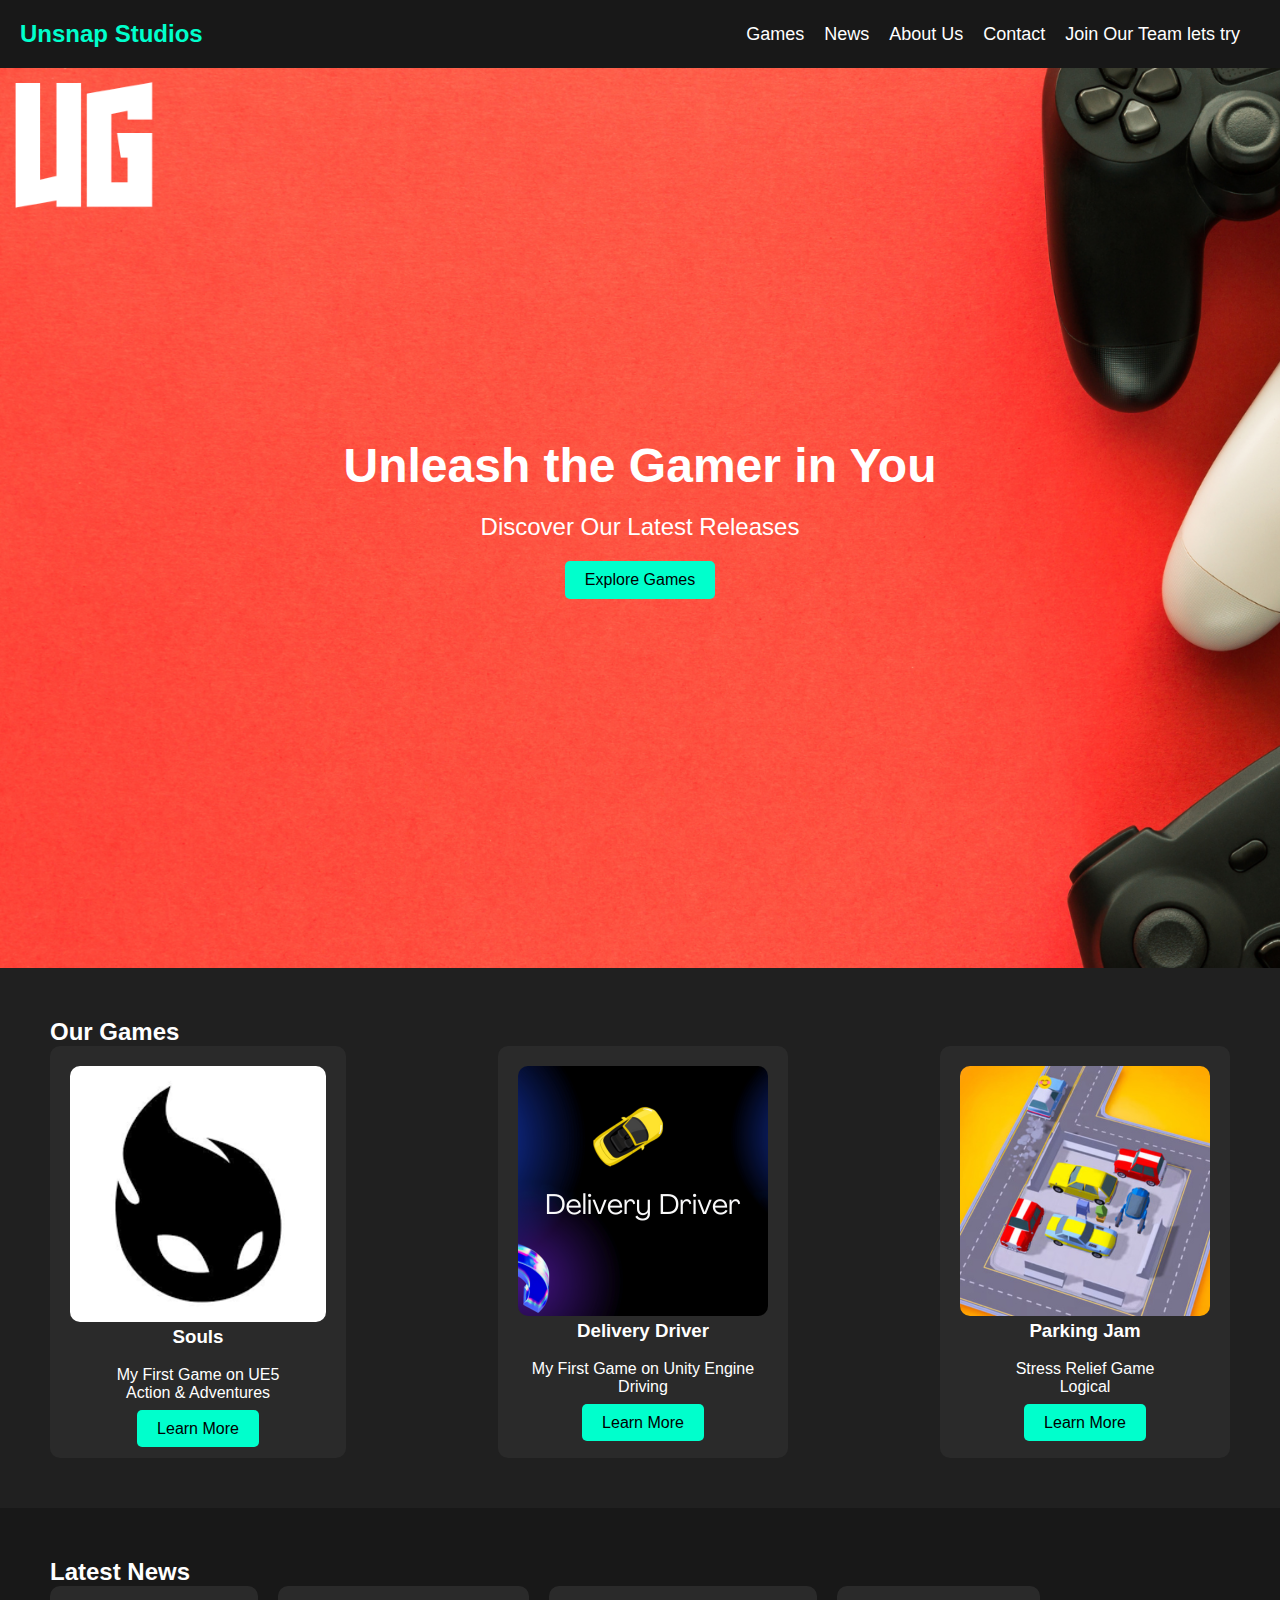
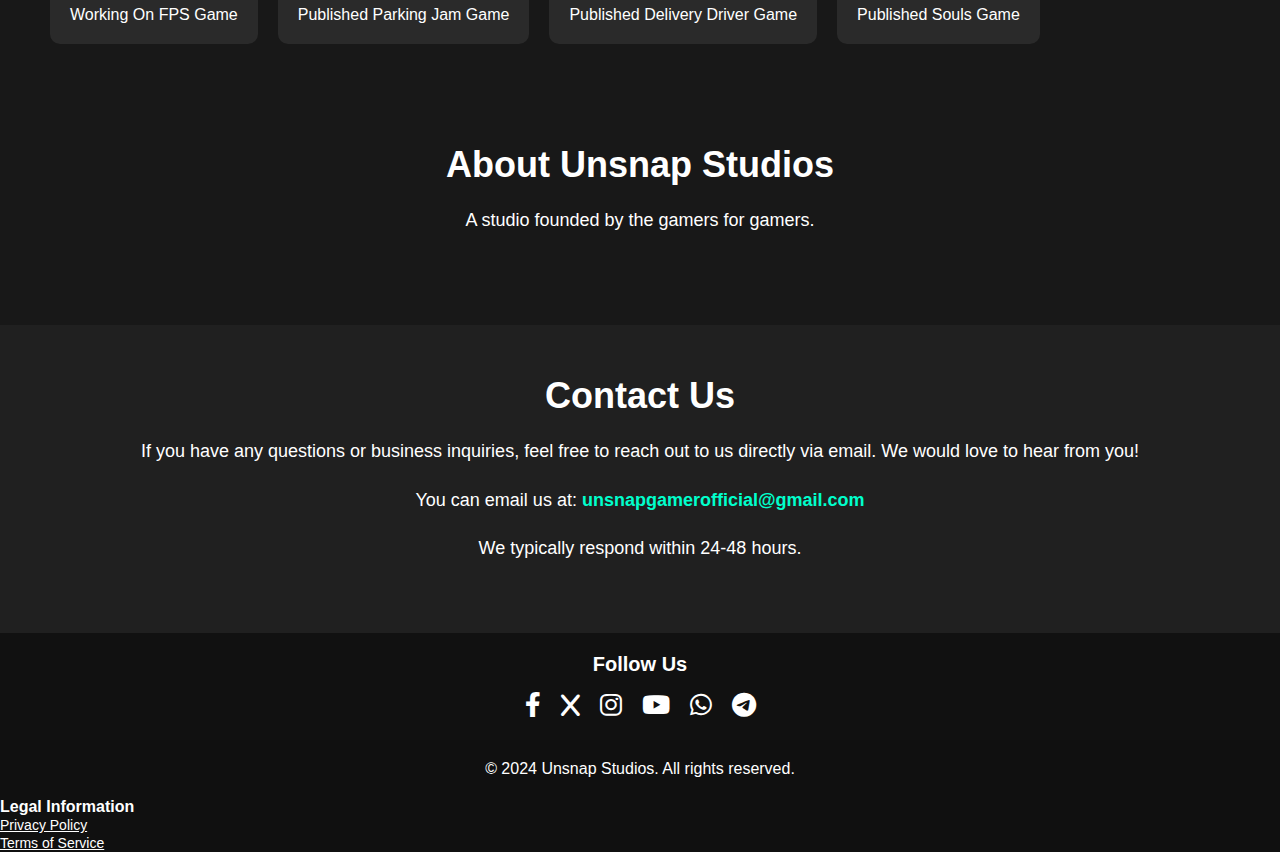
==== index.html @ e16bce9e "test commit" ====
<!DOCTYPE html>
<html lang="en">

<head>
    <meta charset="UTF-8">
    <meta name="viewport" content="width=device-width, initial-scale=1.0">
    <title>Unsnap Studios</title>
    <link rel="stylesheet" href="style.css">
    <link rel="stylesheet" href="https://cdnjs.cloudflare.com/ajax/libs/font-awesome/6.0.0-beta3/css/all.min.css">
    <link rel="icon" href="unsnap (1).png" type="image/x-icon">
</head>

<body>
    <!-- Navigation Bar -->
    <nav>
        <div class="logo">Unsnap Studios</div>
        <ul class="nav-links">
            <li><a href="#games">Games</a></li>
            <li><a href="#news">News</a></li>
            <li><a href="#about">About Us</a></li>
            <li><a href="#contact">Contact</a></li>
            <li><a href="join.html">Join Our Team lets try</a></li>
        </ul>
    </nav>

    <!-- Hero Section -->
    <header class="hero">
        <h1>Unleash the Gamer in You</h1>
        <p>Discover Our Latest Releases</p>
        <a href="#games" class="btn">Explore Games</a>
    </header>

    <!-- Featured Games -->
    <section id="games" class="games-section">
        <h2>Our Games</h2>
        <div class="game-cards">
            <div class="game-card">
                <img src="souls.ico" alt="Game 1">
                <h3>Souls</h3>
                <br>
                <p>My First Game on UE5<br>Action & Adventures</p>
                <br>
                <a href="souls.html" class="btn">Learn More</a>
            </div>
            <div class="game-card">
                <img src="del-dri.png" alt="Game 2">
                <h3>Delivery Driver</h3>
                <br>
                <p>My First Game on Unity Engine<br>Driving</p>
                <br>
                <a href="del-dri.html" class="btn">Learn More</a>
            </div>
            <div class="game-card">
                <img src="park-jam.png" alt="Game 3">
                <h3>Parking Jam</h3>
                <br>
                <p>Stress Relief Game<br>Logical</p>
                <br>
                <a href="park-jam.html" class="btn">Learn More</a>
            </div>
        </div>
    </section>

    <!-- News Section -->
    <section id="news" class="news-section">
        <h2>Latest News</h2>
        <div class="news-carousel">
            <!-- Carousel implementation using JS -->
            <div class="news-item">Working On FPS Game</div>
            <div class="news-item">Published Parking Jam Game</div>
            <div class="news-item">Published Delivery Driver Game</div>
            <div class="news-item">Published Souls Game</div>
            
            <!-- Add more news items here -->
        </div>
    </section>

    <!-- About Us Page HTML Structure -->
    <section id="about" class="about-section">
        <h2>About Unsnap Studios</h2>
        <p>A studio founded by the gamers for gamers.
        </p>
    </section>

    <!-- Contact Page HTML Structure -->
    <section id="contact" class="contact-section">
        <h2>Contact Us</h2>
        <p>If you have any questions or business inquiries, feel free to reach out to us directly via email. We would
            love to hear from you!</p>

        <p>
            You can email us at: <a href="mailto:unsnapgamerofficial@gmail.com"
                class="email-link">unsnapgamerofficial@gmail.com</a>
        </p>

        <p>We typically respond within 24-48 hours.</p>
    </section>

    <!-- Social Links Section -->
<section class="social-links">
    <h3>Follow Us</h3>
    <div class="social-icons">
        <a href="https://www.facebook.com/people/Unsnap-Studios/61566852932587/?mibextid=ZbWKwL" target="_blank" class="social-icon">
            <i class="fab fa-facebook-f"></i>
        </a>
        <a href="https://x.com/UnsnapStudios" target="_blank" class="social-icon">
            <i class="fab fa-x"></i>
        </a>
        <a href="https://www.instagram.com/unsnapstudios/" target="_blank" class="social-icon">
            <i class="fab fa-instagram"></i>
        </a>
        <a href="https://www.youtube.com/channel/UC9ARdrCCjQsPpkLllAq8pdQ" target="_blank" class="social-icon">
            <i class="fab fa-youtube"></i>
        </a>
        <a href="https://whatsapp.com/channel/0029Vaob8FHD38CXJGbUgG3w" target="_blank" class="social-icon">
            <i class="fab fa-whatsapp"></i>
        </a>
        <a href="https://t.me/unsapstudios" target="_blank" class="social-icon">
            <i class="fab fa-telegram-plane"></i>
        </a>
    </div>
</section>

    <!-- Footer -->
    <footer>
        <p>&copy; 2024 Unsnap Studios. All rights reserved.</p>
    </footer>
    <h4>Legal Information</h4>
    <ul>
        <li><a href="privacy-policy.html" class="legal-link">Privacy Policy</a></li>
        <li><a href="terms-of-service.html" class="legal-link">Terms of Service</a></li>
    </ul>

    <script src="script.js"></script>
</body>

</html>
---- style.css ----
/* General styles */
* {
    margin: 0;
    padding: 0;
    box-sizing: border-box;
    font-family: 'Exo', sans-serif;
}

body {
    background-color: #101010;
    color: #fff;
}

/* Navigation Bar */
nav {
    display: flex;
    justify-content: space-between;
    align-items: center;
    padding: 20px;
    background-color: #181818;
}

.nav-links {
    list-style: none;
    display: flex;
}

.nav-links li {
    margin-right: 20px;
}

.nav-links a {
    color: #fff;
    text-decoration: none;
    font-size: 18px;
}

.logo {
    font-size: 24px;
    font-weight: bold;
    color: #00ffcc;
}

/* Hero Section */
.hero {
    height: 100vh;
    background: url('mainbg.png');
    background-size: cover;
    display: flex;
    flex-direction: column;
    justify-content: center;
    align-items: center;
    text-align: center;
}


.hero h1 {
    font-size: 48px;
}

.hero p {
    font-size: 24px;
    margin: 20px 0;
}

.btn {
    background-color: #00ffcc;
    color: #000;
    padding: 10px 20px;
    text-decoration: none;
    border-radius: 5px;
}

/* Games Section */
.games-section {
    padding: 50px;
    background-color: #202020;
}

.game-cards {
    display: flex;
    justify-content: space-between;
}

.game-card {
    background-color: #2a2a2a;
    padding: 20px;
    border-radius: 10px;
    text-align: center;
}

.game-card img {
    max-width: 100%;
    border-radius: 10px;
}

/* News Section */
.news-section {
    padding: 50px;
    background-color: #181818;
}

.news-carousel {
    display: flex;
    overflow-x: scroll;
}

.news-item {
    background-color: #2a2a2a;
    padding: 20px;
    margin-right: 20px;
    border-radius: 10px;
}

/* About Us Section */
.about-section {
    padding: 50px;
    background-color: #181818;
    text-align: center;
}

.about-section h2 {
    font-size: 36px;
    margin-bottom: 20px;
}

.about-section p {
    font-size: 18px;
    margin-bottom: 40px;
    line-height: 1.6;
}

.team-timeline {
    text-align: left;
    margin: 0 auto;
    max-width: 600px;
}

.team-timeline h3 {
    font-size: 24px;
    margin-bottom: 20px;
    color: #00ffcc;
}

.team-timeline ul {
    list-style-type: none;
    padding-left: 0;
}

.team-timeline ul li {
    font-size: 18px;
    margin-bottom: 10px;
    position: relative;
    padding-left: 20px;
}

.team-timeline ul li:before {
    content: '•';
    position: absolute;
    left: 0;
    color: #00ffcc;
    font-size: 24px;
}

/* Contact Section */
.contact-section {
    padding: 50px;
    background-color: #202020;
    text-align: center;
}

.contact-section h2 {
    font-size: 36px;
    margin-bottom: 20px;
}

.contact-section p {
    font-size: 18px;
    margin-bottom: 20px;
    line-height: 1.6;
    color: #fff;
}

.contact-section a.email-link {
    color: #00ffcc;
    font-size: 18px;
    text-decoration: none;
    font-weight: bold;
}

.contact-section a.email-link:hover {
    color: #00e6b2;
}

/* Footer */
footer {
    padding: 20px;
    background-color: #101010;
    color: #fff;
    text-align: center;
    position: relative;
    bottom: 0;
    width: 100%;
}

footer p {
    margin: 0;
}

/* Join Our Team Section */
.join-section {
    padding: 50px;
    background-color: #181818;
    text-align: center;
    color: white;
}

.join-section h2 {
    font-size: 36px;
    margin-bottom: 20px;
}

.join-section p {
    font-size: 18px;
    margin-bottom: 30px;
    line-height: 1.6;
    max-width: 800px;
    margin-left: auto;
    margin-right: auto;
}

.join-btn {
    display: inline-block;
    background-color: #00ffcc;
    color: #000;
    padding: 15px 30px;
    font-size: 20px;
    text-align: center;
    text-decoration: none;
    border-radius: 5px;
    transition: background-color 0.3s ease;
}

.join-btn:hover {
    background-color: #00e6b2;
}

/* Ensure Footer Stays at Bottom */
footer {
    position: relative;
    bottom: 0;
    width: 100%;
    padding: 20px;
    background-color: #101010;
    color: #fff;
    text-align: center;
}

/* Legal Info Links */

.legal-link {
    color: white;
    text-decoration: underline;
    font-size: 14px;
}

.legal-link:hover {
    color: #00ffcc;
    /* Hover color */
    text-decoration: none;
}

/* Centered Heading for Privacy Policy, TOS, and Data Usage Pages */
.center-heading {
    text-align: center;
    margin-top: 20px;
    color: white;
    font-size: 28px;
}

/* for souls game */
.down-section {
    padding: 50px;
    background-color: #181818;
    color: white;
}

.down-section h2 {
    font-size: 36px;
    margin-bottom: 20px;
}

.down-section p {
    font-size: 18px;
    margin-bottom: 30px;
    line-height: 1.6;
    max-width: 800px;
    margin-left: auto;
    margin-right: auto;
}

.down-btn {
    display: inline-block;
    background-color: #00ffcc;
    color: #000;
    padding: 15px 30px;
    font-size: 20px;
    text-align: center;
    text-decoration: none;
    border-radius: 5px;
    transition: background-color 0.3s ease;
}

.down-btn:hover {
    background-color: #00e6b2;
}

.downl {
    text-align: center;
}

/* Social Links Section */
.social-links {
    text-align: center;
    padding: 20px 0;
    background-color: #111; /* Adjust background color if needed */
    color: white;
}

.social-links h3 {
    margin-bottom: 15px;
    font-size: 20px;
}

.social-icons {
    display: flex;
    justify-content: center;
    gap: 20px; /* Space between icons */
}

.social-icons a {
    text-decoration: none;
    color: white; /* Icon color */
    font-size: 25px; /* Adjust size of icons */
    transition: transform 0.3s ease;
}

.social-icons a:hover {
    transform: scale(1.2); /* Icon grows when hovered */
}

/* General styles remain unchanged */

/* Media Queries for Tablets and Smaller Devices */
@media (max-width: 768px) {
    /* Navigation Bar */
    nav {
        flex-direction: column;
        padding: 10px;
        text-align: center;
    }

    .nav-links {
        flex-direction: column;
        gap: 10px;
    }

    .nav-links li {
        margin-right: 0;
    }

    /* Hero Section */
    .hero {
        height: 80vh; /* Reduce height for smaller screens */
        background-position: center;
    }

    .hero h1 {
        font-size: 36px;
    }

    .hero p {
        font-size: 18px;
    }

    .btn {
        font-size: 16px;
        padding: 10px 15px;
    }

    /* Games Section */
    .games-section {
        padding: 30px;
    }

    .game-cards {
        flex-direction: column;
        align-items: center;
    }

    .game-card {
        width: 90%;
        margin-bottom: 20px;
    }

    /* News Section */
    .news-carousel {
        display: block;
    }

    /* About Us Section */
    .about-section h2 {
        font-size: 28px;
    }

    .about-section p {
        font-size: 16px;
    }

    /* Team Timeline */
    .team-timeline h3 {
        font-size: 22px;
    }

    .team-timeline ul li {
        font-size: 16px;
    }

    /* Contact Section */
    .contact-section h2 {
        font-size: 28px;
    }

    .contact-section p {
        font-size: 16px;
    }

    /* Footer */
    footer {
        padding: 10px;
        font-size: 14px;
    }
}

/* Media Queries for Mobile Devices */
@media (max-width: 480px) {
    /* Navigation Bar */
    nav {
        padding: 8px;
    }

    .nav-links a {
        font-size: 16px;
    }

    .logo {
        font-size: 20px;
    }

    /* Hero Section */
    .hero h1 {
        font-size: 30px;
    }

    .hero p {
        font-size: 16px;
    }

    .btn {
        font-size: 14px;
        padding: 8px 12px;
    }

    /* Games Section */
    .game-card img {
        max-width: 100%;
        height: auto;
    }

    /* News Section */
    .news-item {
        font-size: 14px;
        padding: 15px;
    }

    /* Social Links */
    .social-icons a {
        font-size: 20px;
    }

    /* Footer */
    footer p {
        font-size: 12px;
    }
}
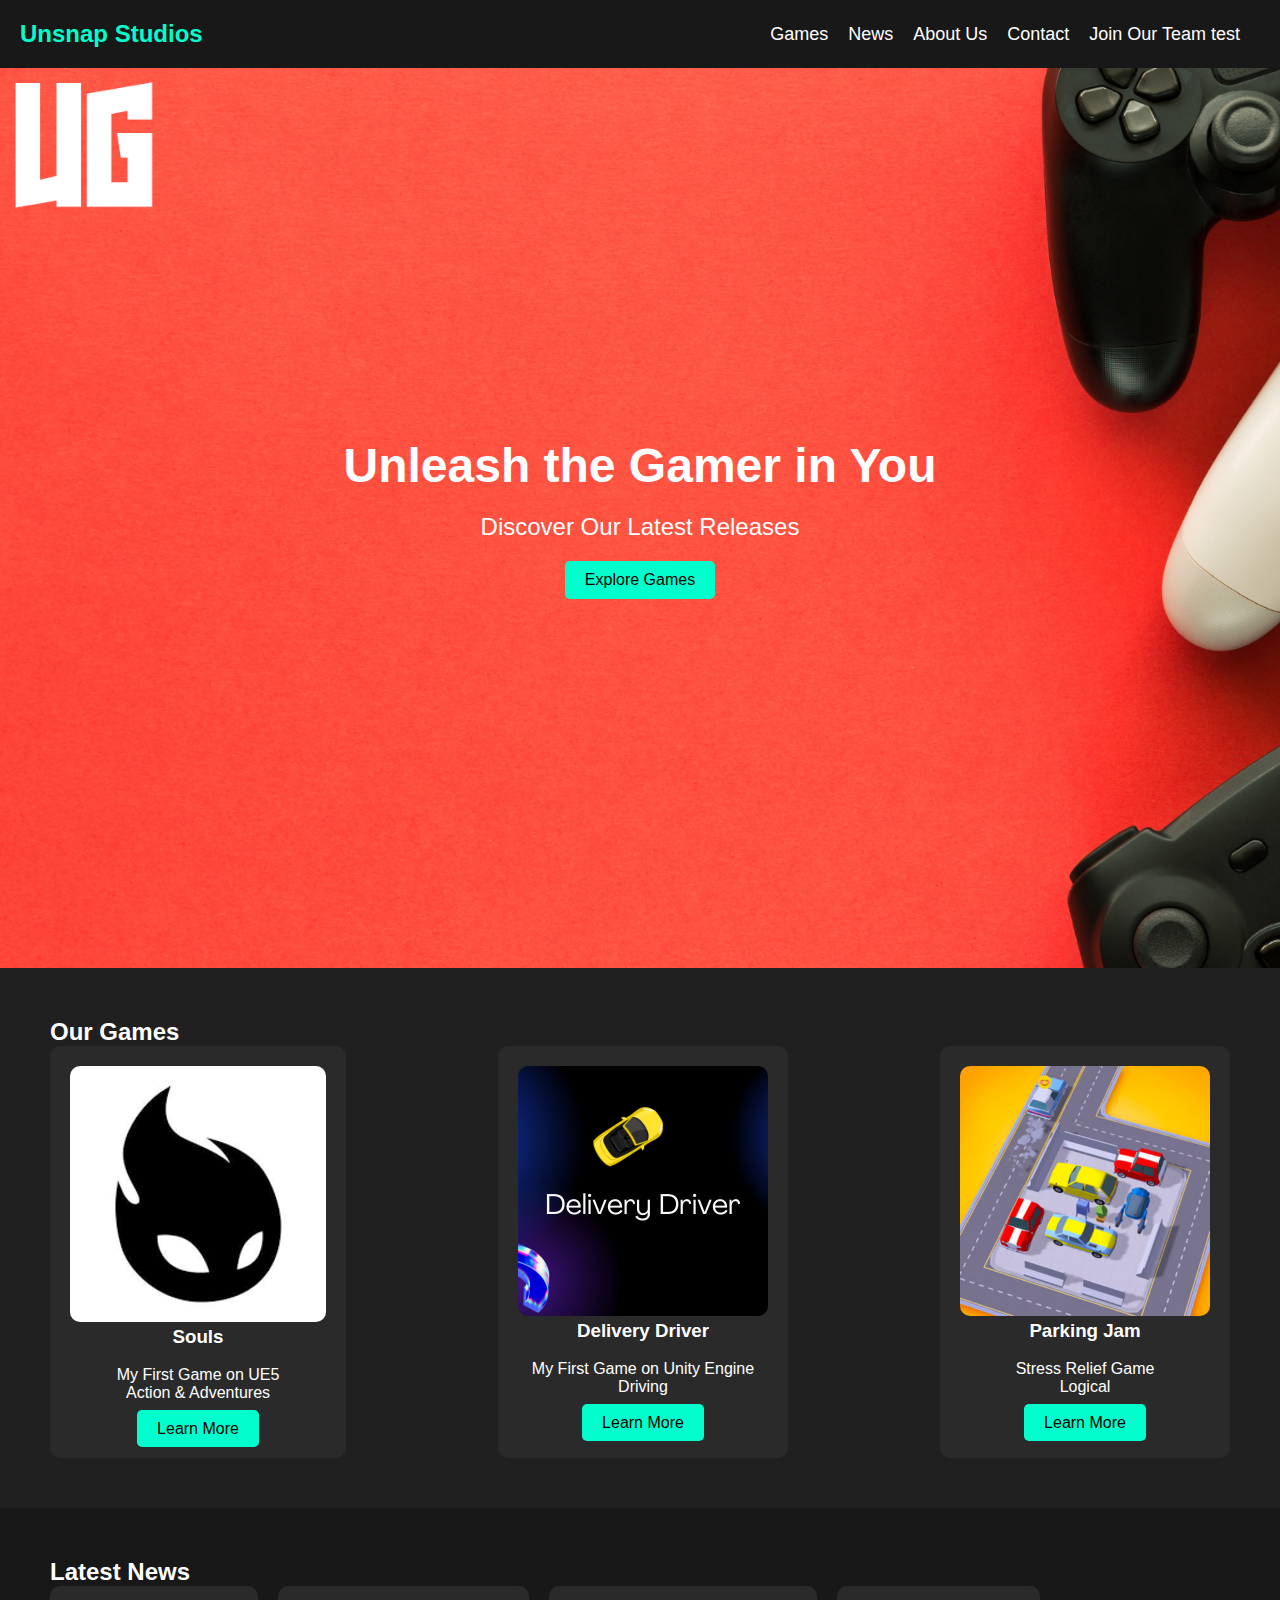
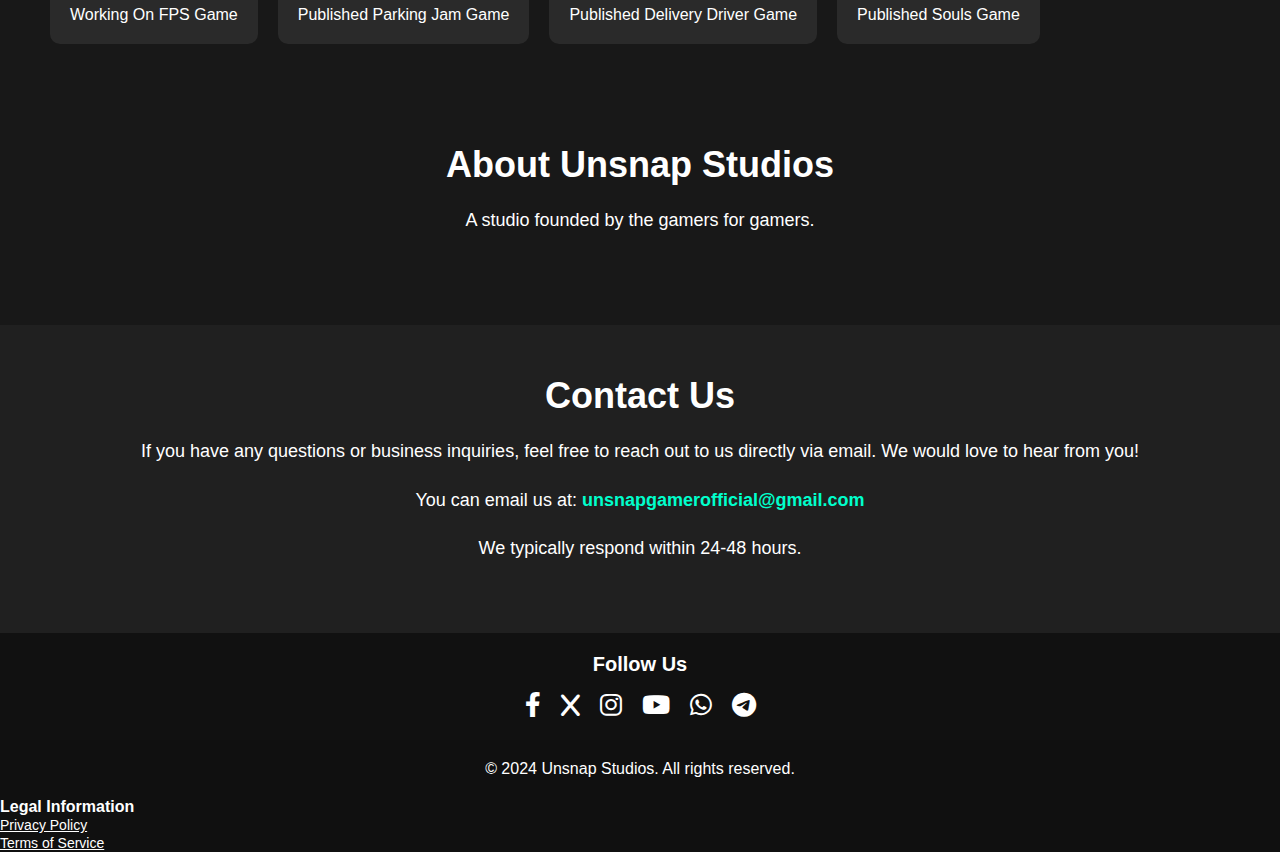
==== commit 5da50c9c: "test" ====
--- a/index.html
+++ b/index.html
@@ -19,7 +19,7 @@
             <li><a href="#news">News</a></li>
             <li><a href="#about">About Us</a></li>
             <li><a href="#contact">Contact</a></li>
-            <li><a href="join.html">Join Our Team lets try</a></li>
+            <li><a href="join.html">Join Our Team test</a></li>
         </ul>
     </nav>
 
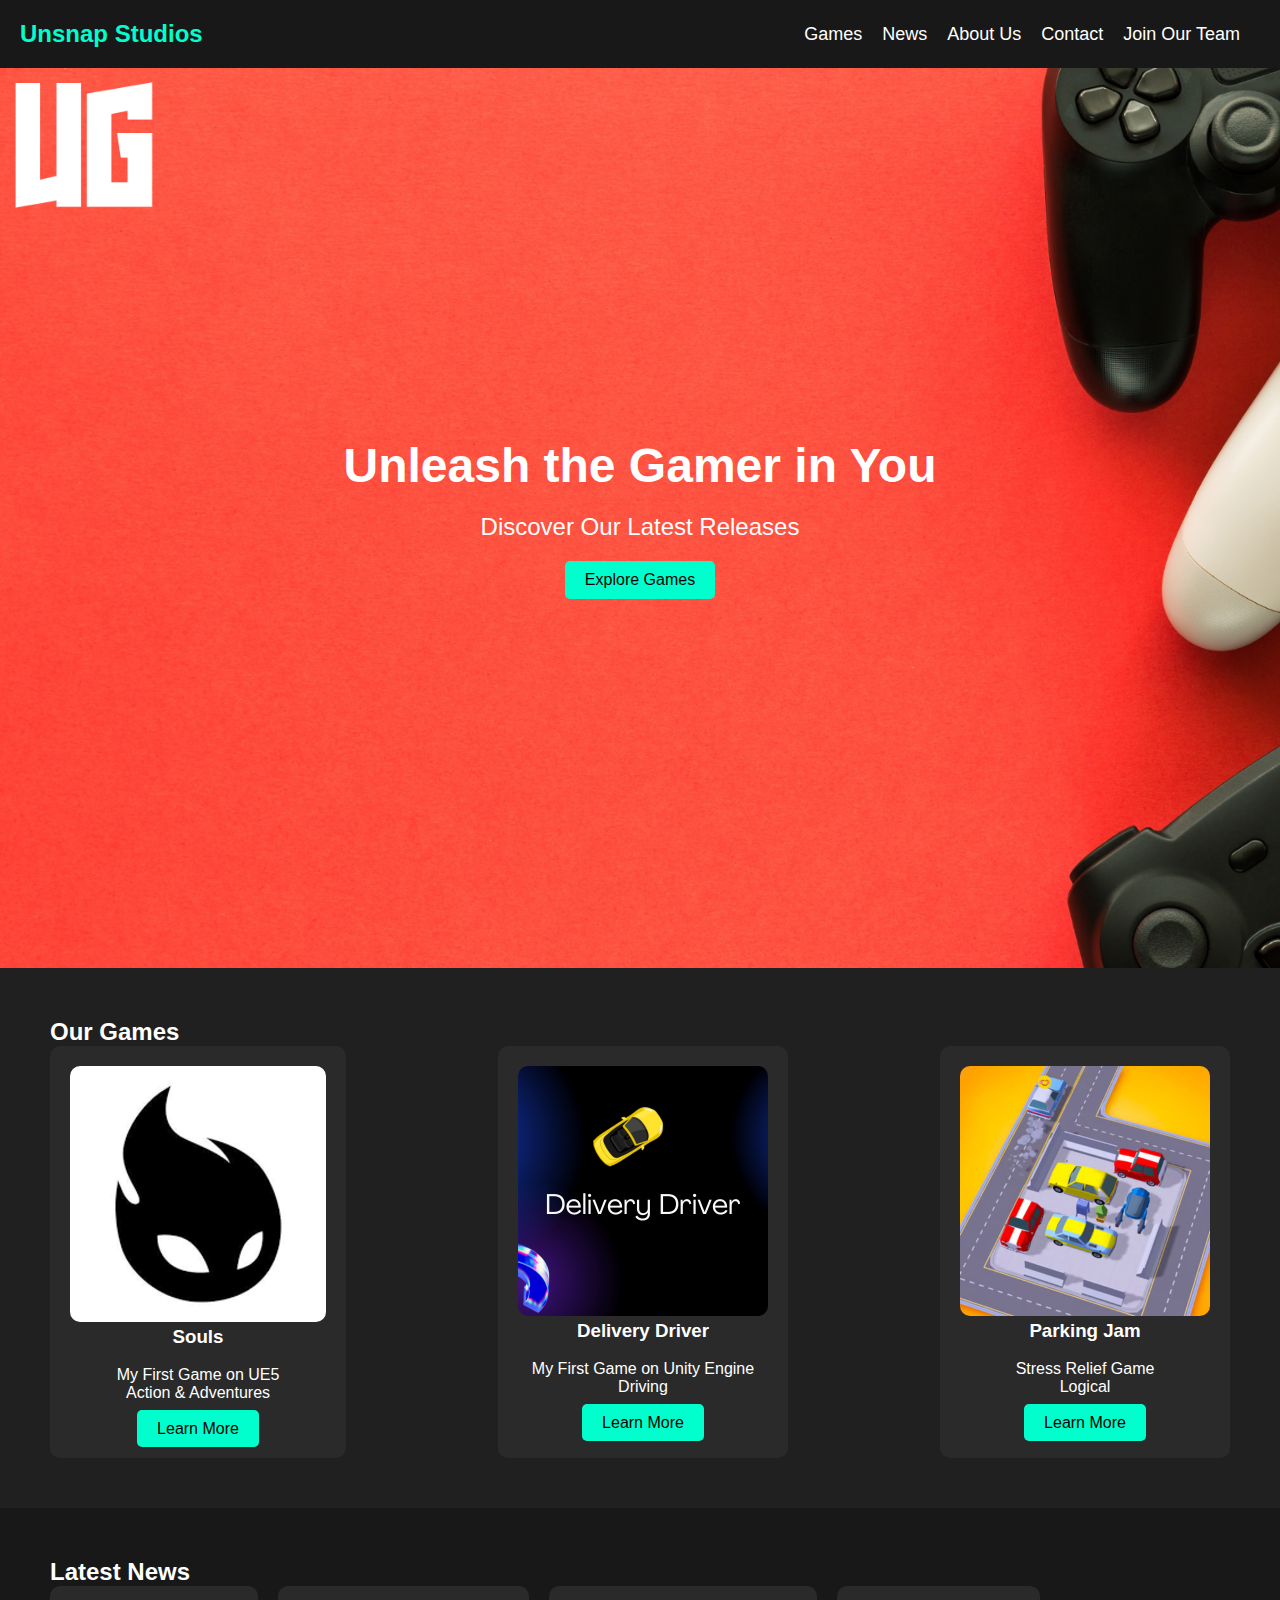
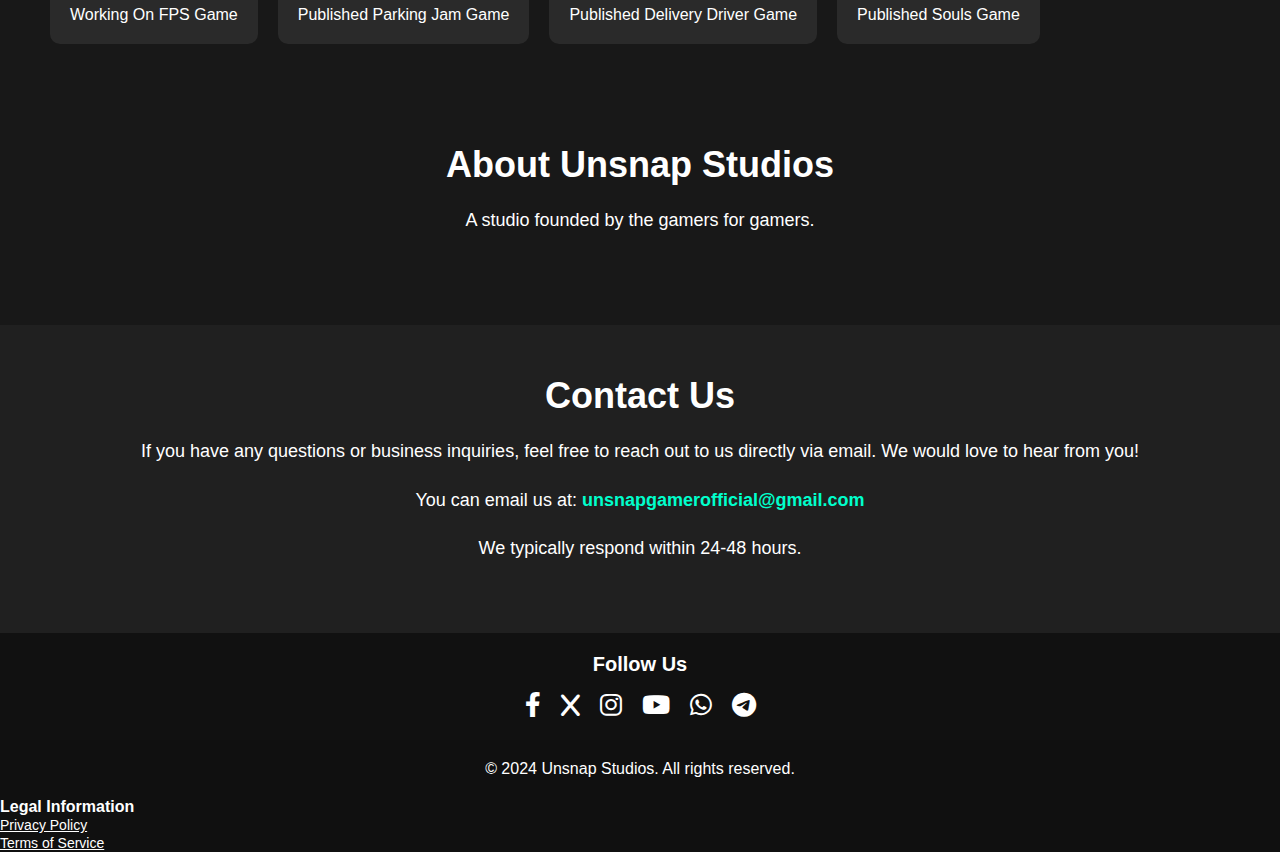
==== commit 47dc0d82: "test" ====
--- a/index.html
+++ b/index.html
@@ -19,7 +19,7 @@
             <li><a href="#news">News</a></li>
             <li><a href="#about">About Us</a></li>
             <li><a href="#contact">Contact</a></li>
-            <li><a href="join.html">Join Our Team test</a></li>
+            <li><a href="join.html">Join Our Team</a></li>
         </ul>
     </nav>
 
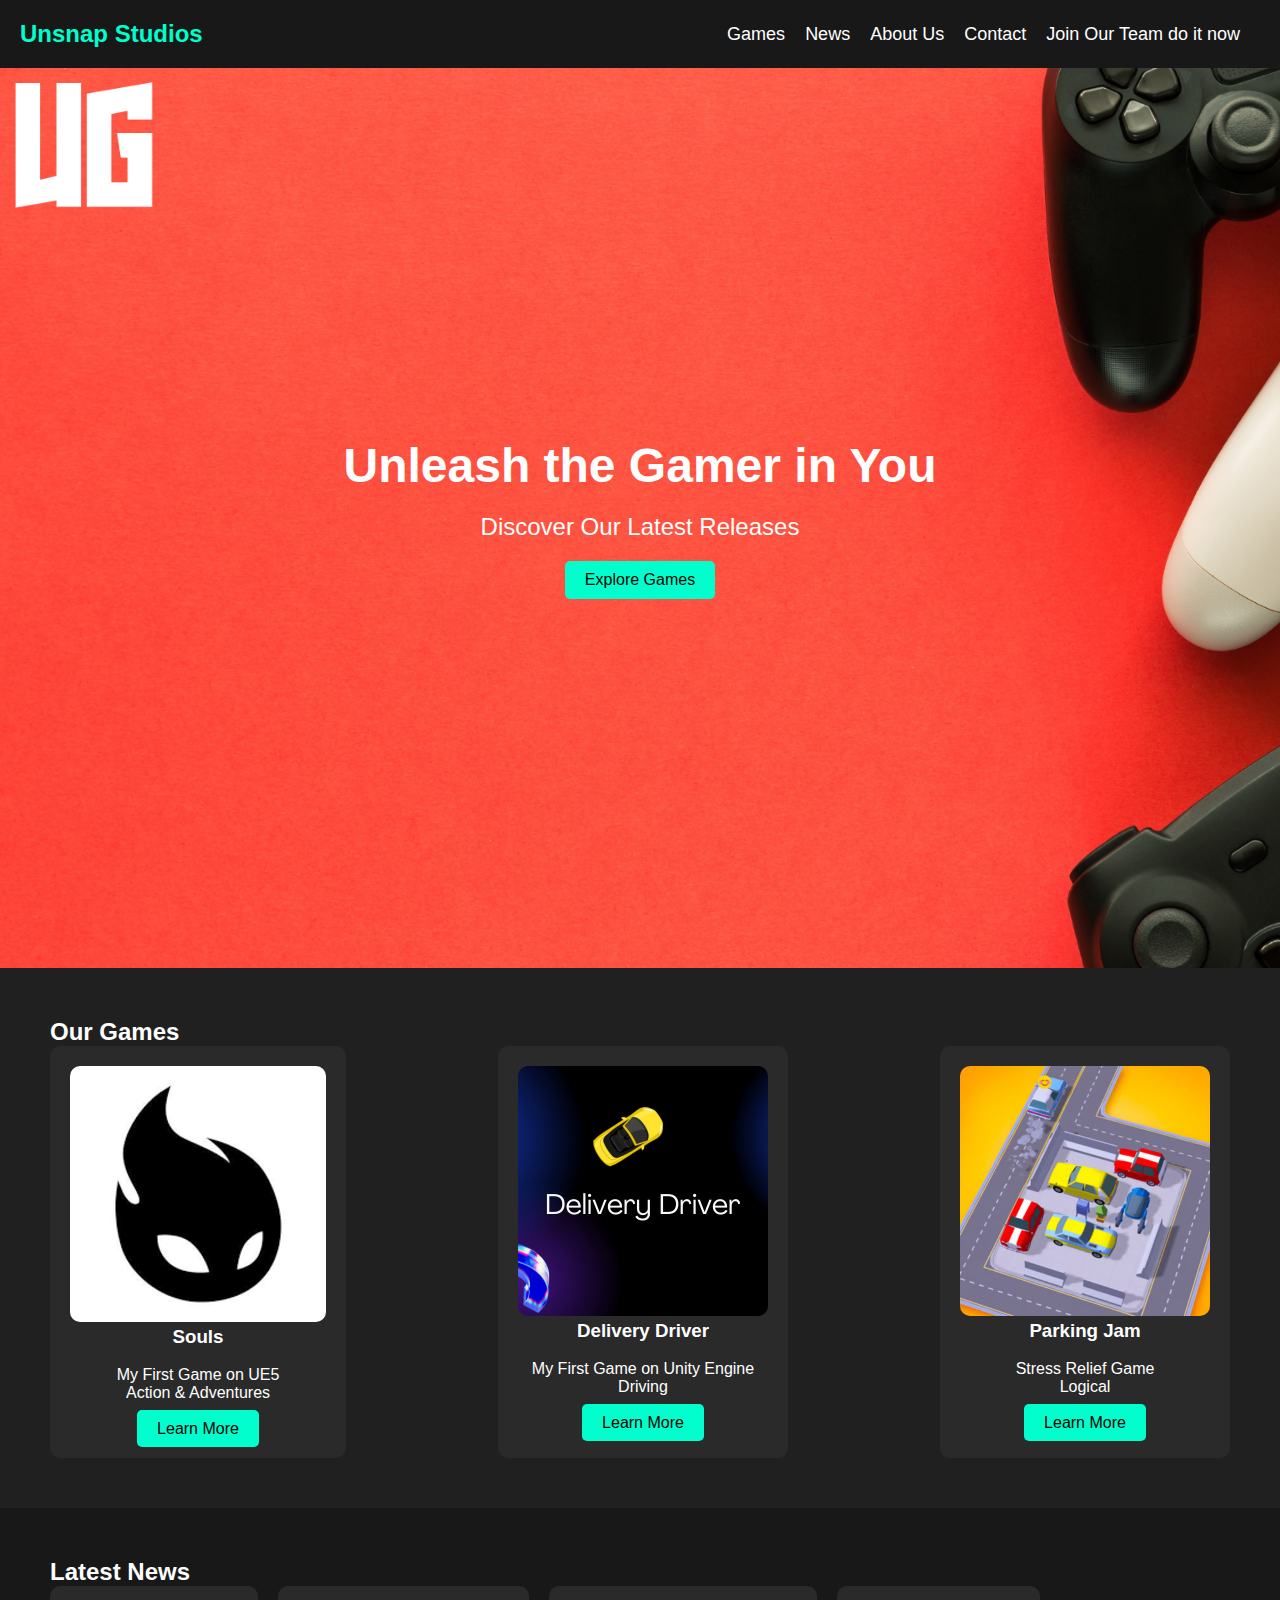
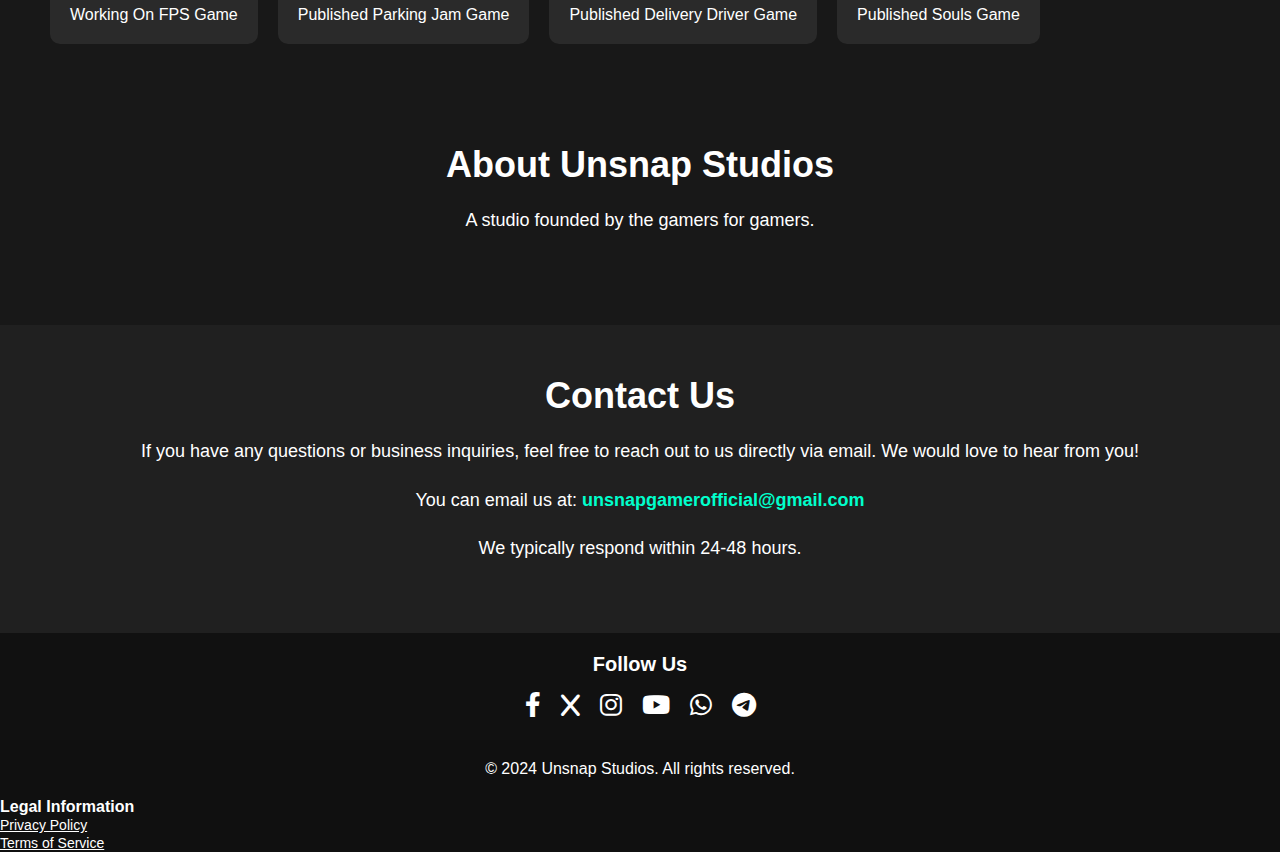
==== commit 63ec21f7: "scxx" ====
--- a/index.html
+++ b/index.html
@@ -19,7 +19,7 @@
             <li><a href="#news">News</a></li>
             <li><a href="#about">About Us</a></li>
             <li><a href="#contact">Contact</a></li>
-            <li><a href="join.html">Join Our Team</a></li>
+            <li><a href="join.html">Join Our Team do it now</a></li>
         </ul>
     </nav>
 
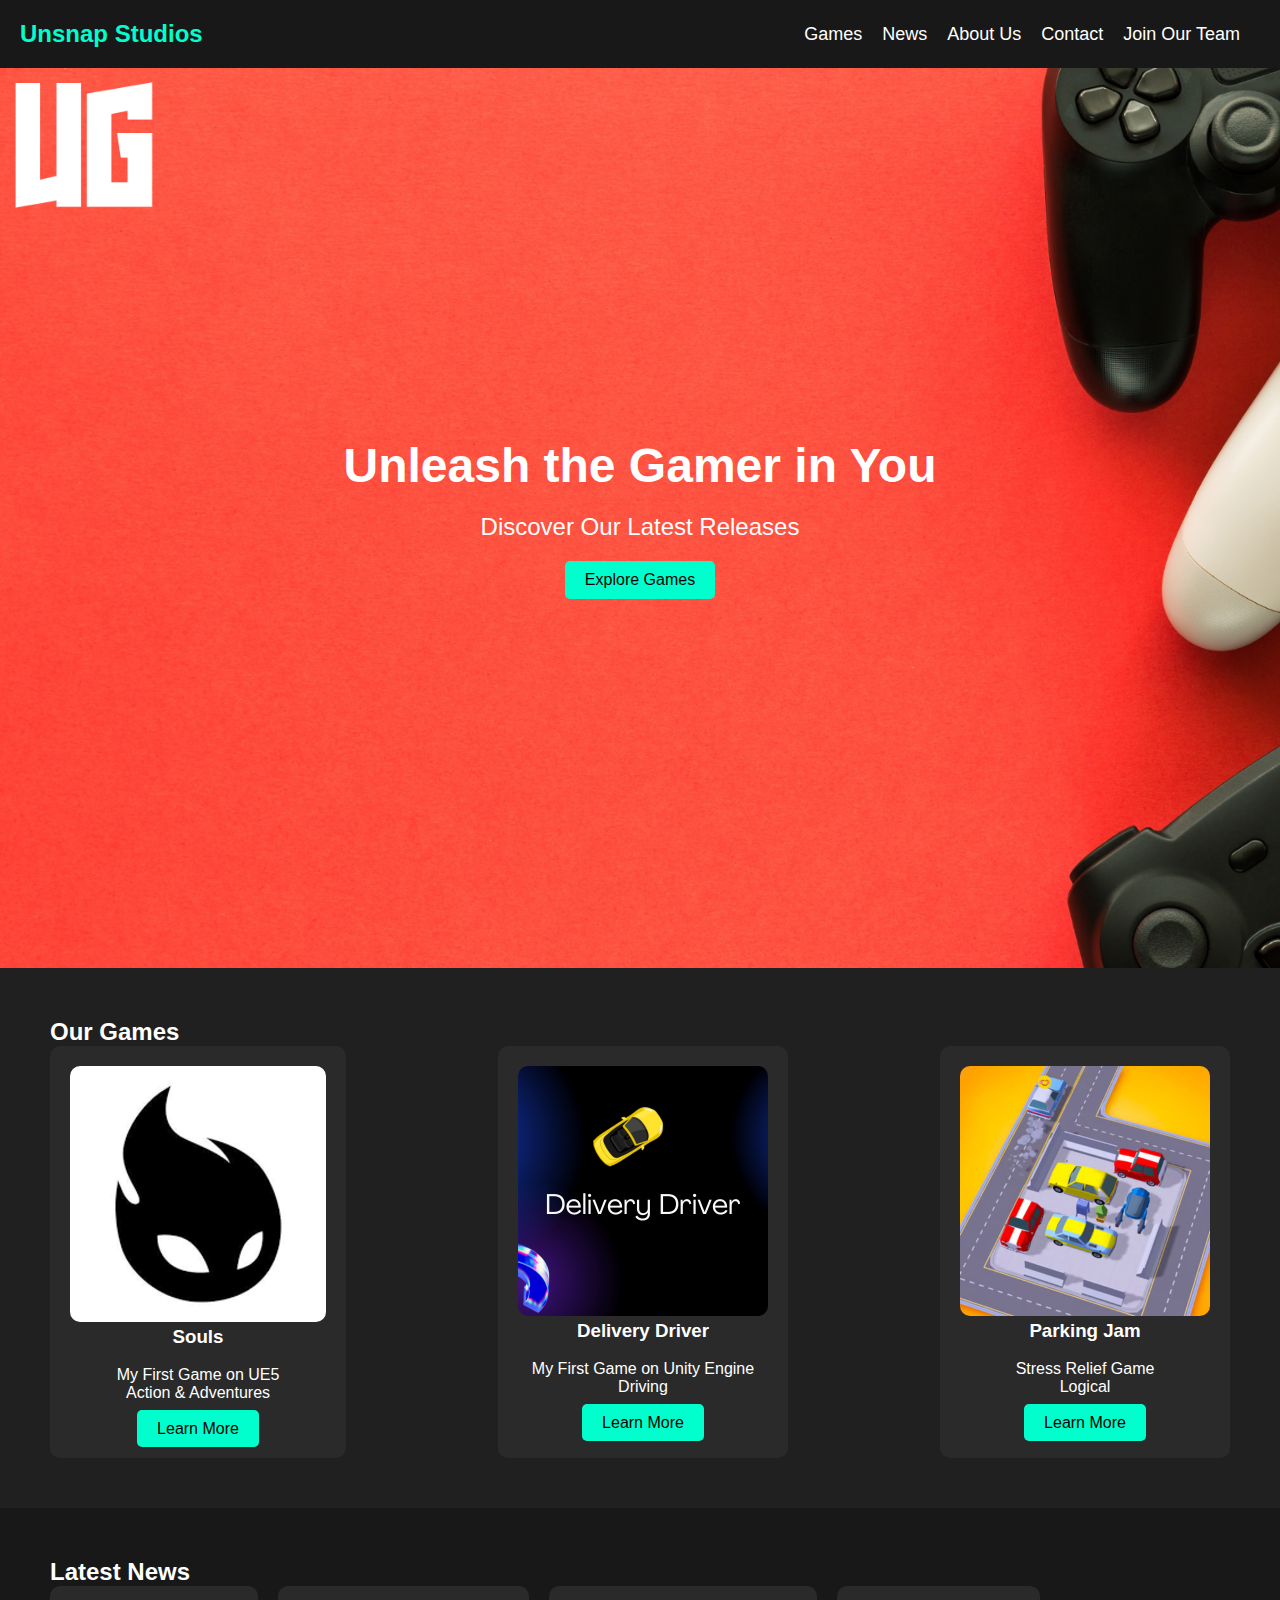
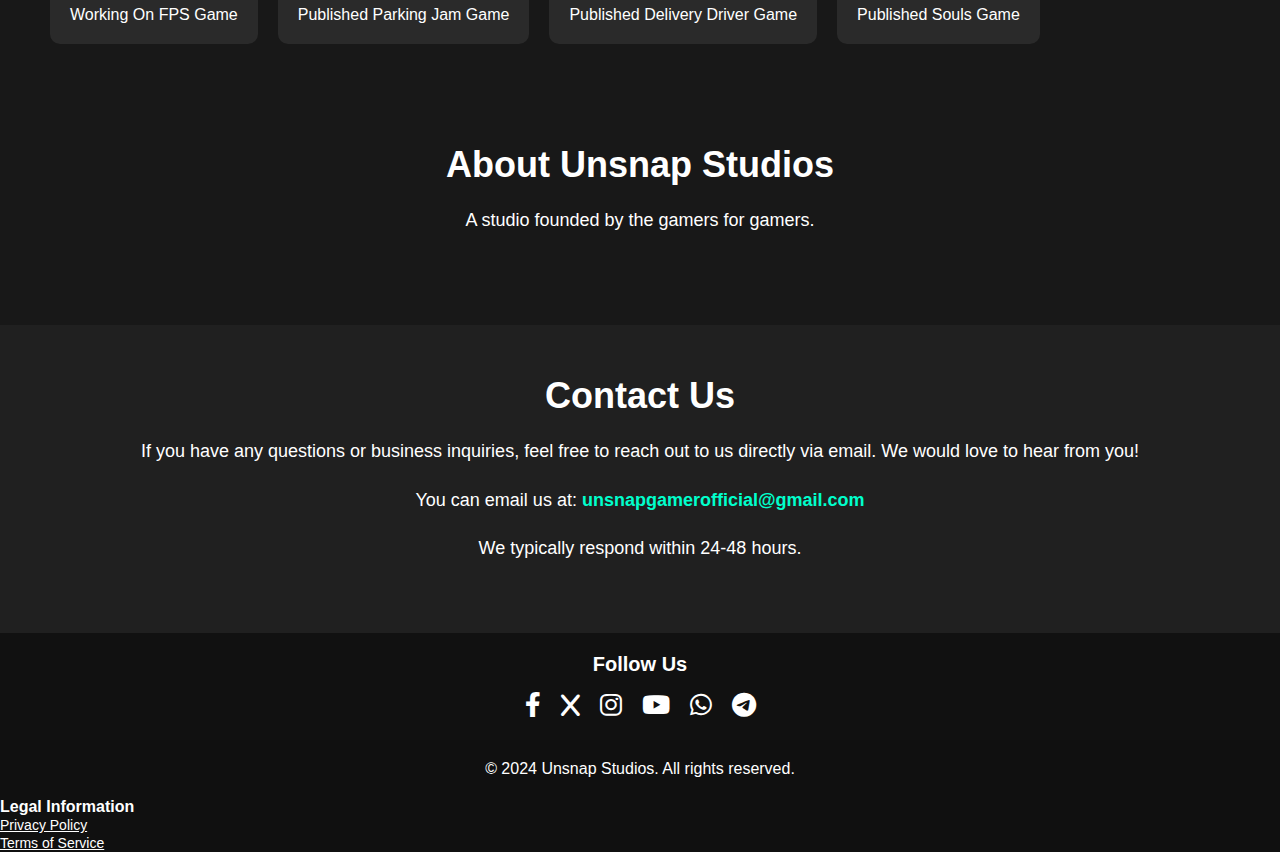
==== commit b3b4ebef: "swfa" ====
--- a/index.html
+++ b/index.html
@@ -19,7 +19,8 @@
             <li><a href="#news">News</a></li>
             <li><a href="#about">About Us</a></li>
             <li><a href="#contact">Contact</a></li>
-            <li><a href="join.html">Join Our Team do it now</a></li>
+            <li><a href="join.html">Join Our Team </a></li>
+            <!-- need to test with vs -->
         </ul>
     </nav>
 
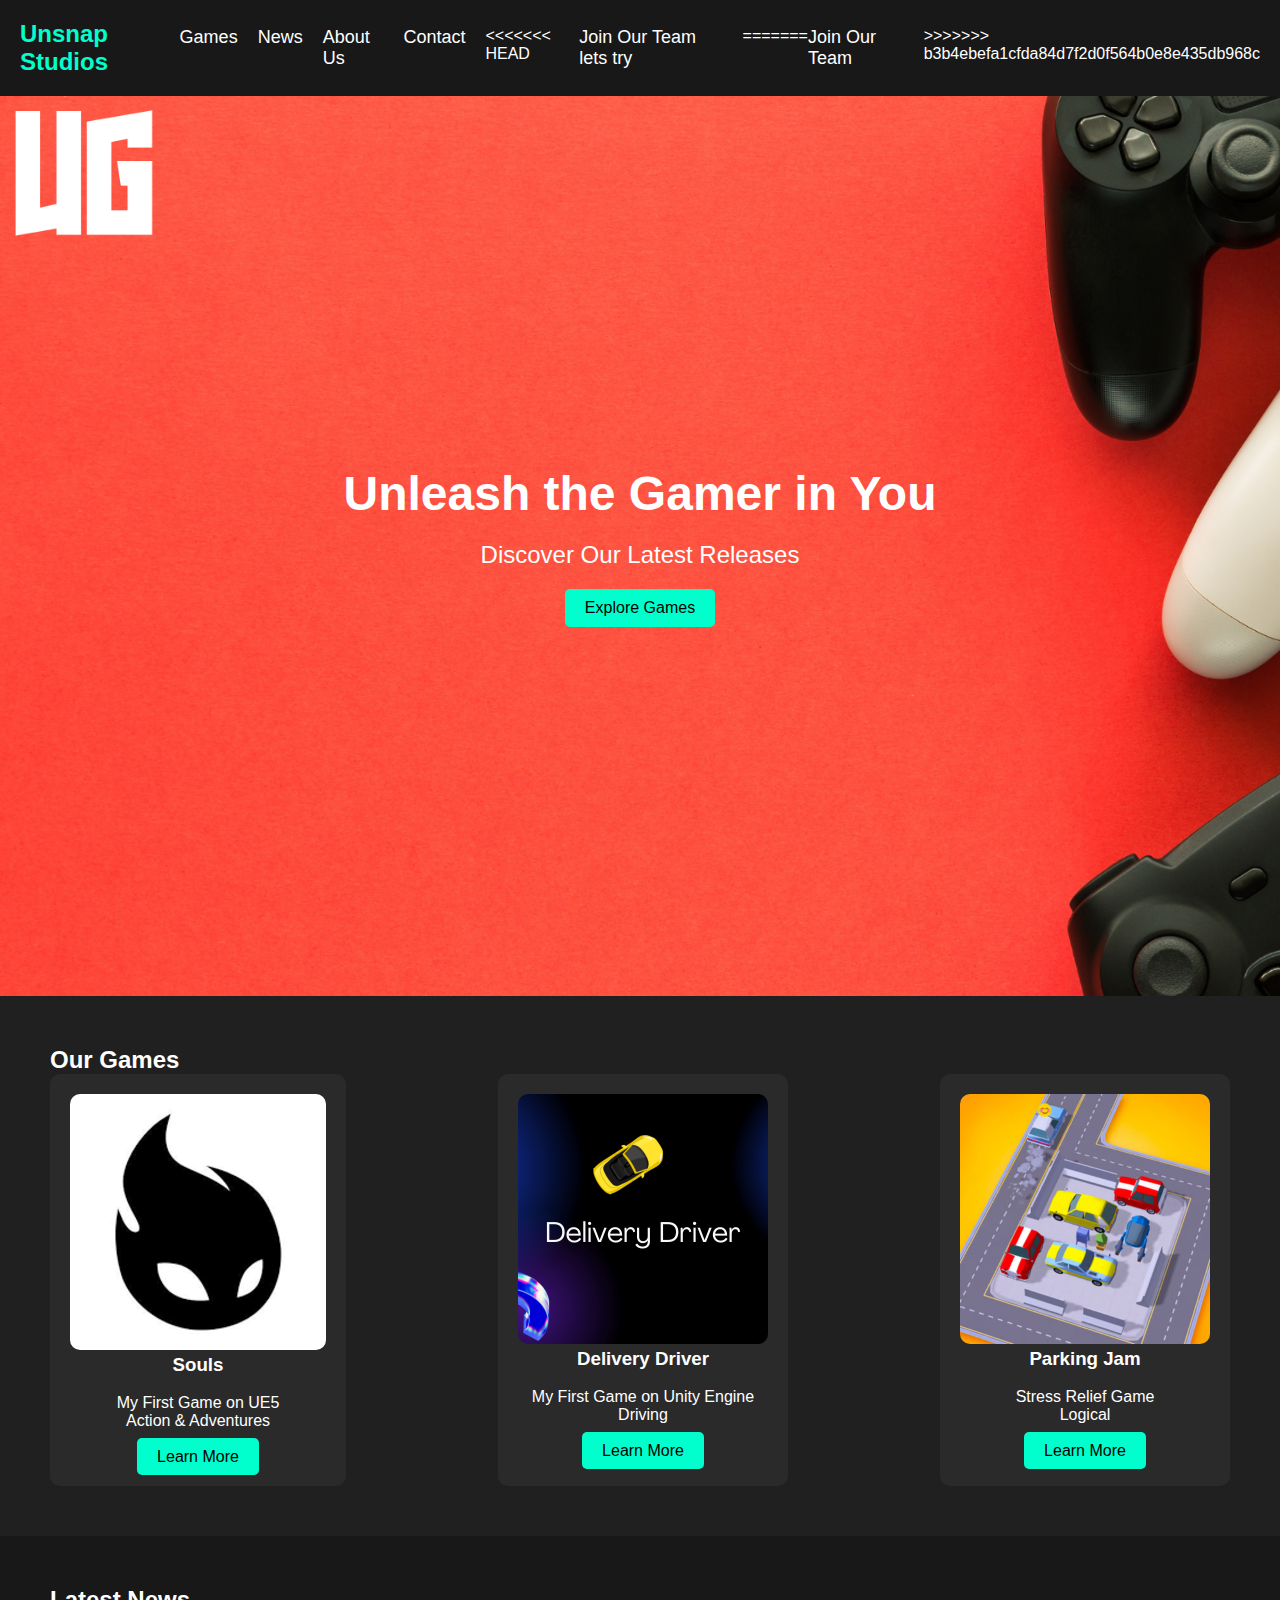
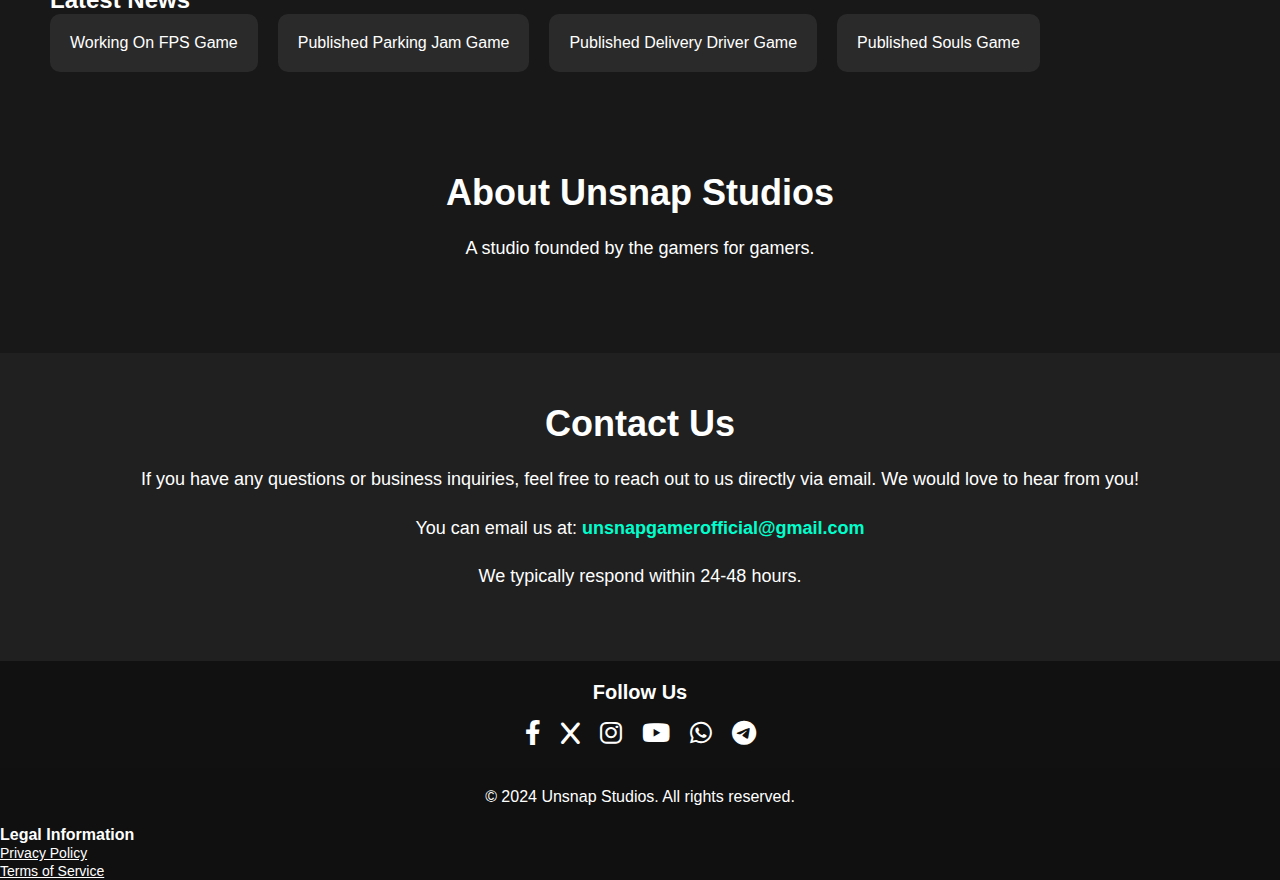
==== commit b2b884a7: "test" ====
--- a/index.html
+++ b/index.html
@@ -19,8 +19,12 @@
             <li><a href="#news">News</a></li>
             <li><a href="#about">About Us</a></li>
             <li><a href="#contact">Contact</a></li>
+<<<<<<< HEAD
+            <li><a href="join.html">Join Our Team lets try</a></li>
+=======
             <li><a href="join.html">Join Our Team </a></li>
             <!-- need to test with vs -->
+>>>>>>> b3b4ebefa1cfda84d7f2d0f564b0e8e435db968c
         </ul>
     </nav>
 
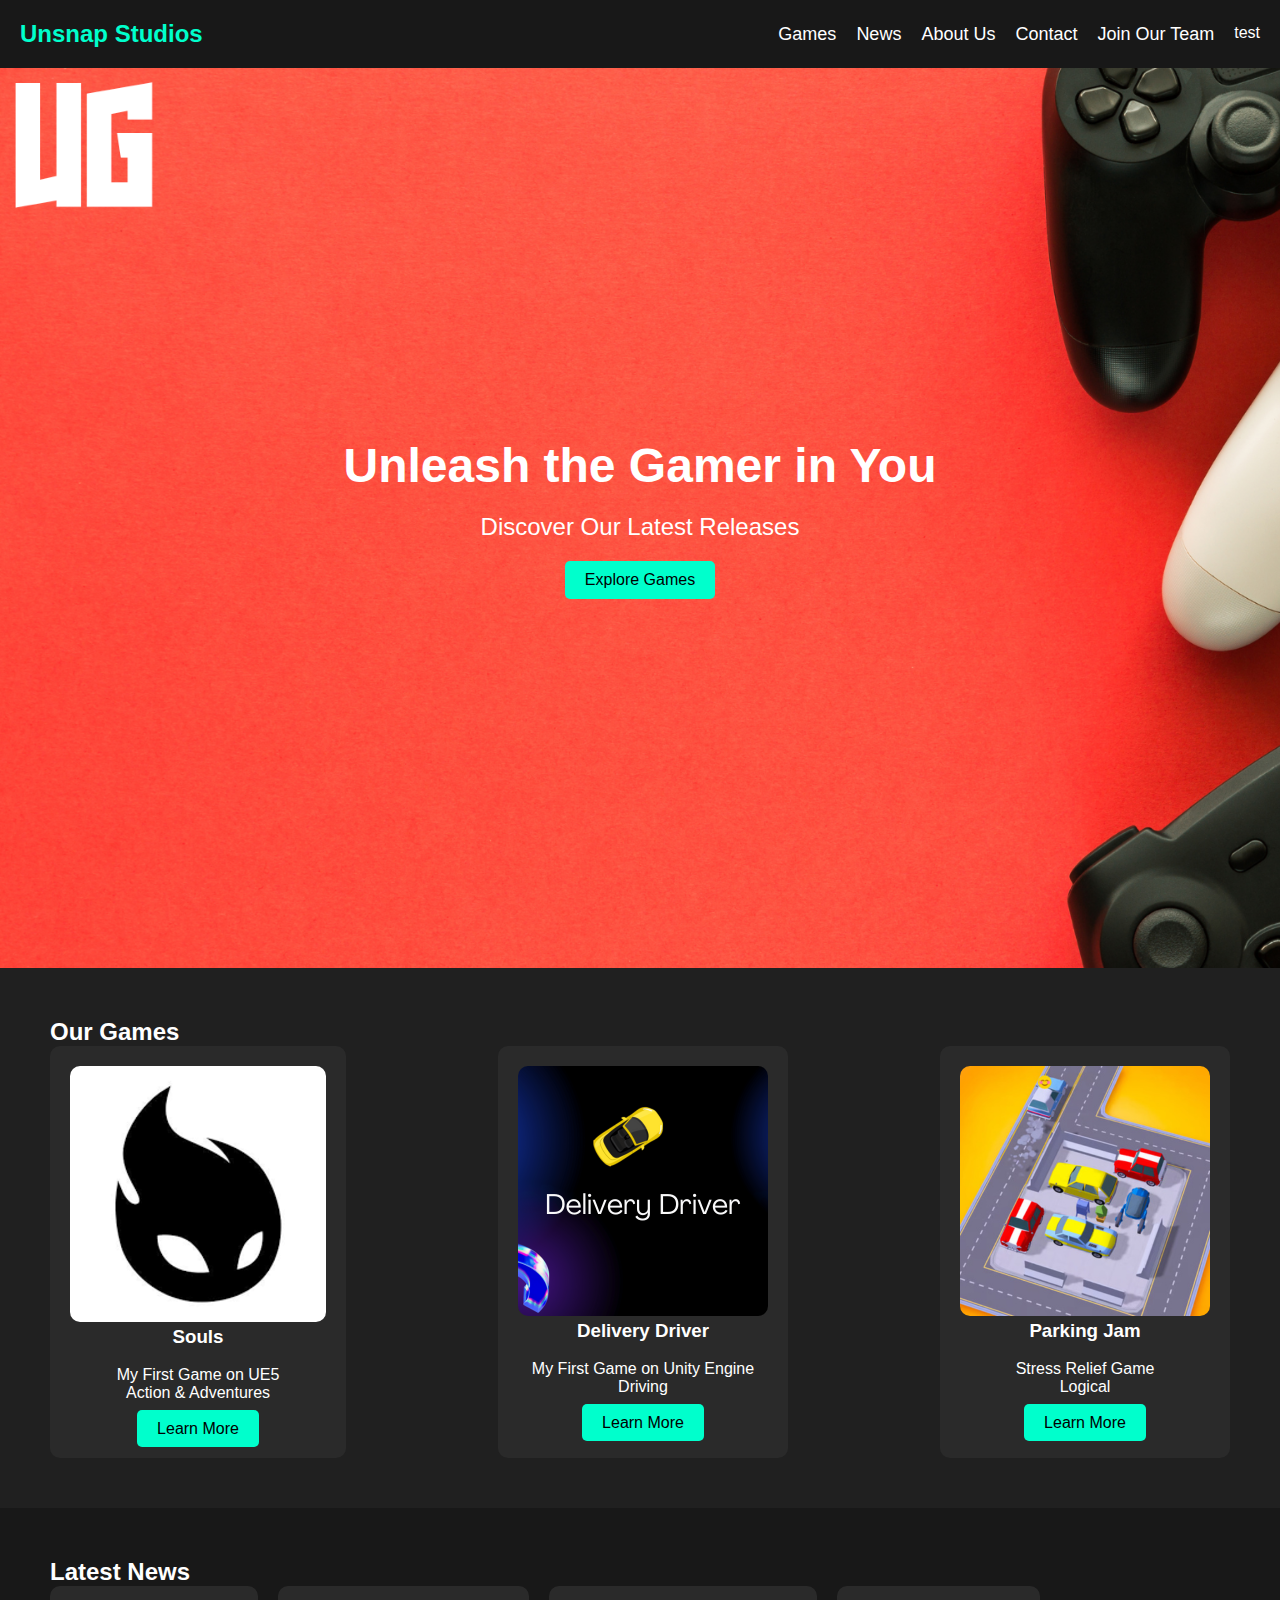
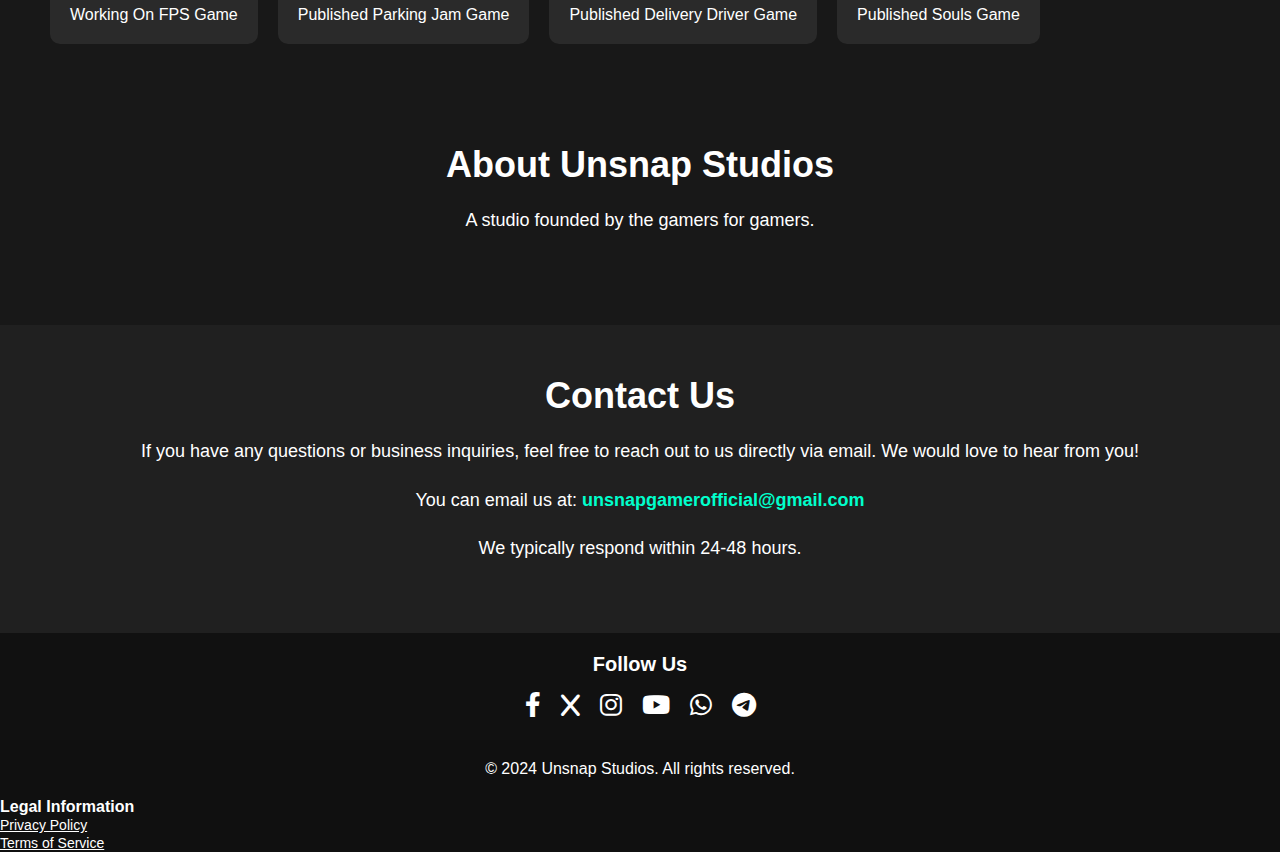
==== commit ef578b57: "test 5" ====
--- a/index.html
+++ b/index.html
@@ -19,12 +19,9 @@
             <li><a href="#news">News</a></li>
             <li><a href="#about">About Us</a></li>
             <li><a href="#contact">Contact</a></li>
-<<<<<<< HEAD
-            <li><a href="join.html">Join Our Team lets try</a></li>
-=======
             <li><a href="join.html">Join Our Team </a></li>
             <!-- need to test with vs -->
->>>>>>> b3b4ebefa1cfda84d7f2d0f564b0e8e435db968c
+             test
         </ul>
     </nav>
 
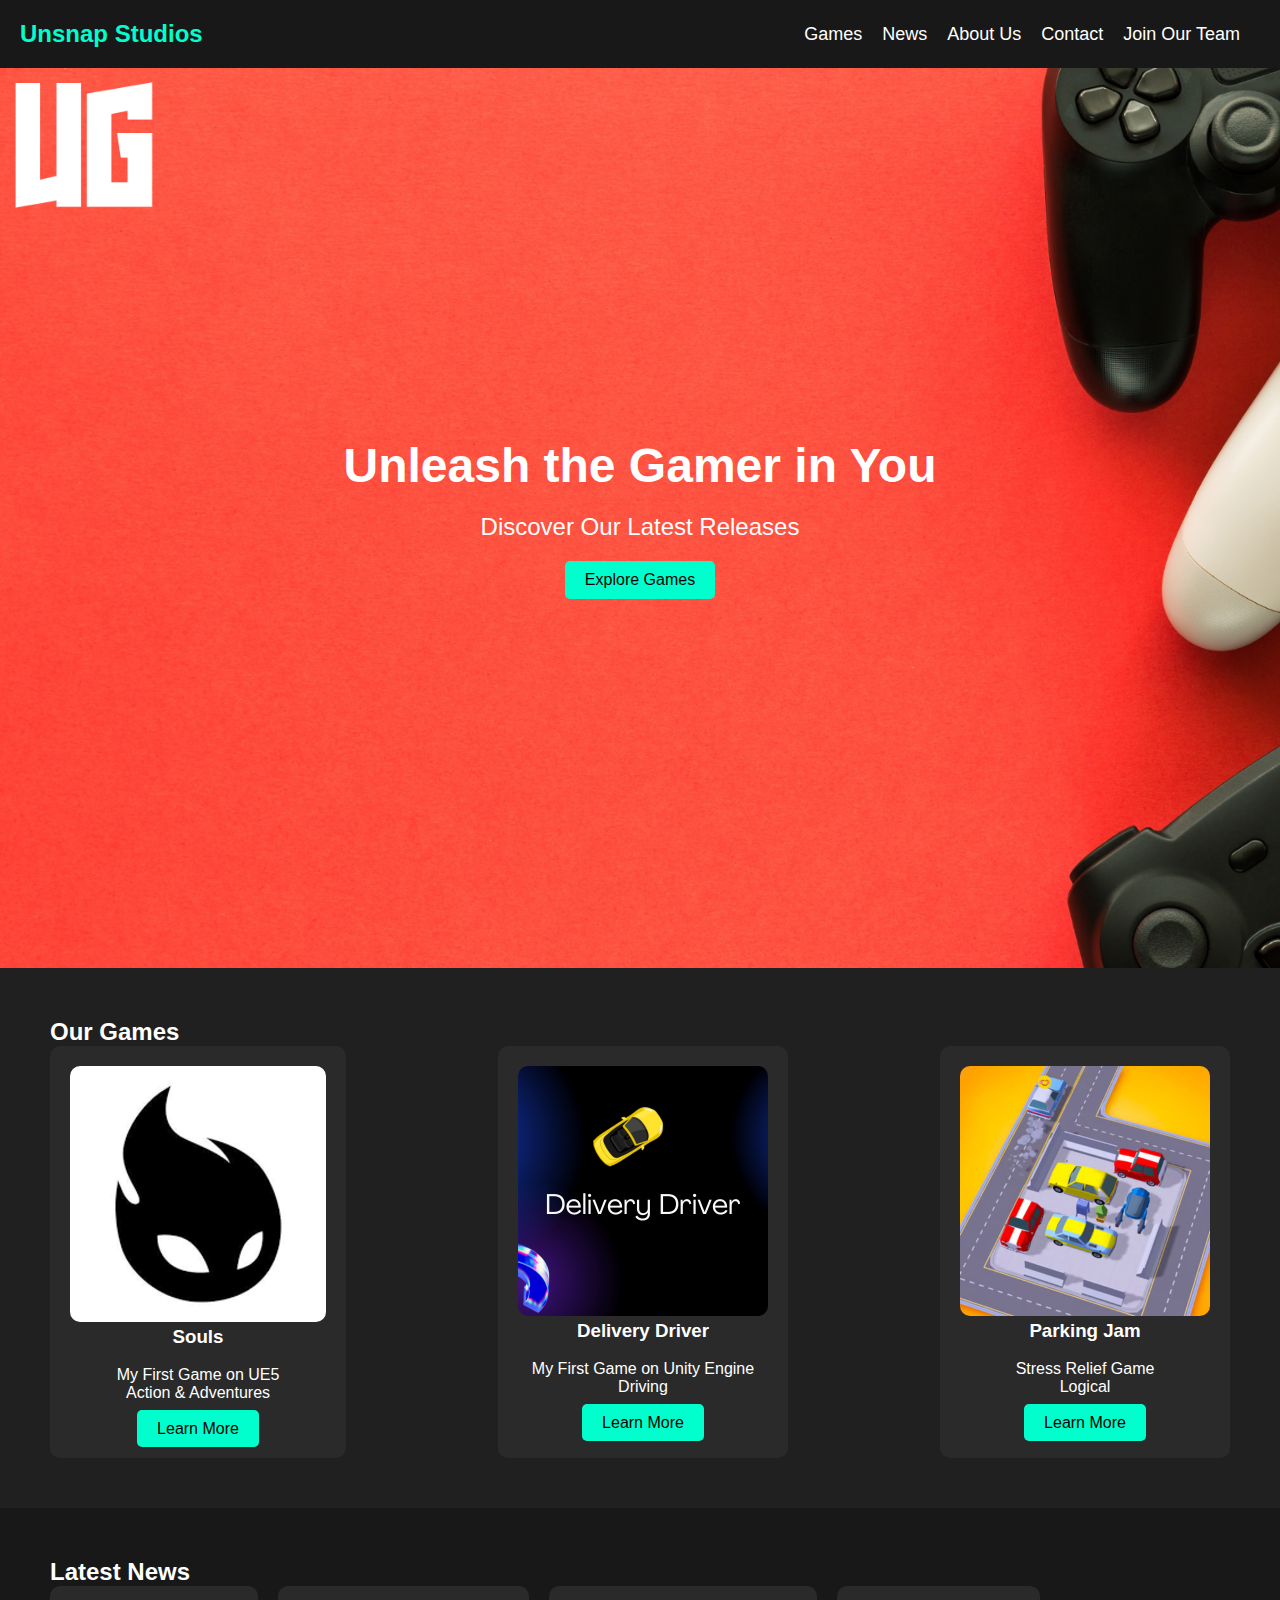
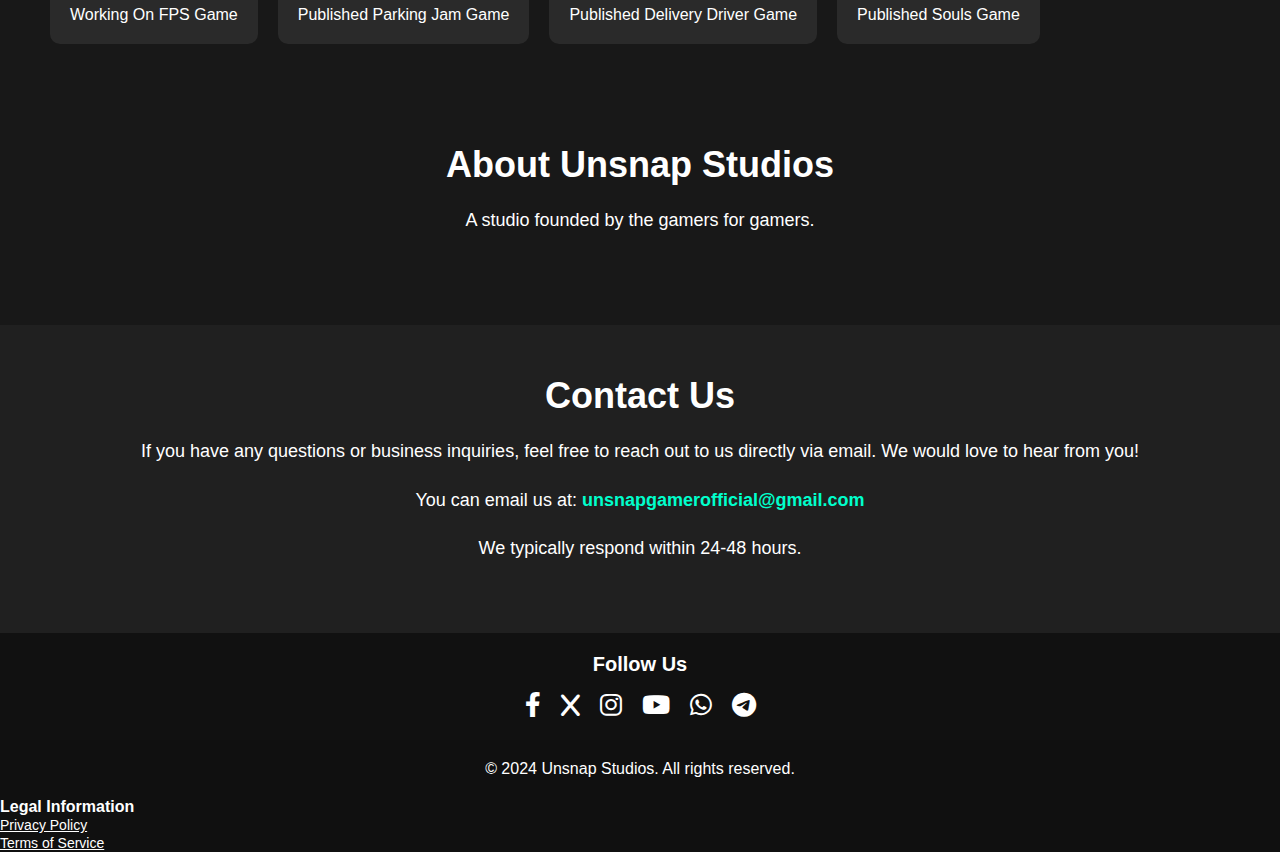
==== commit b1aa5d72: "test done" ====
--- a/index.html
+++ b/index.html
@@ -20,8 +20,6 @@
             <li><a href="#about">About Us</a></li>
             <li><a href="#contact">Contact</a></li>
             <li><a href="join.html">Join Our Team </a></li>
-            <!-- need to test with vs -->
-             test
         </ul>
     </nav>
 
